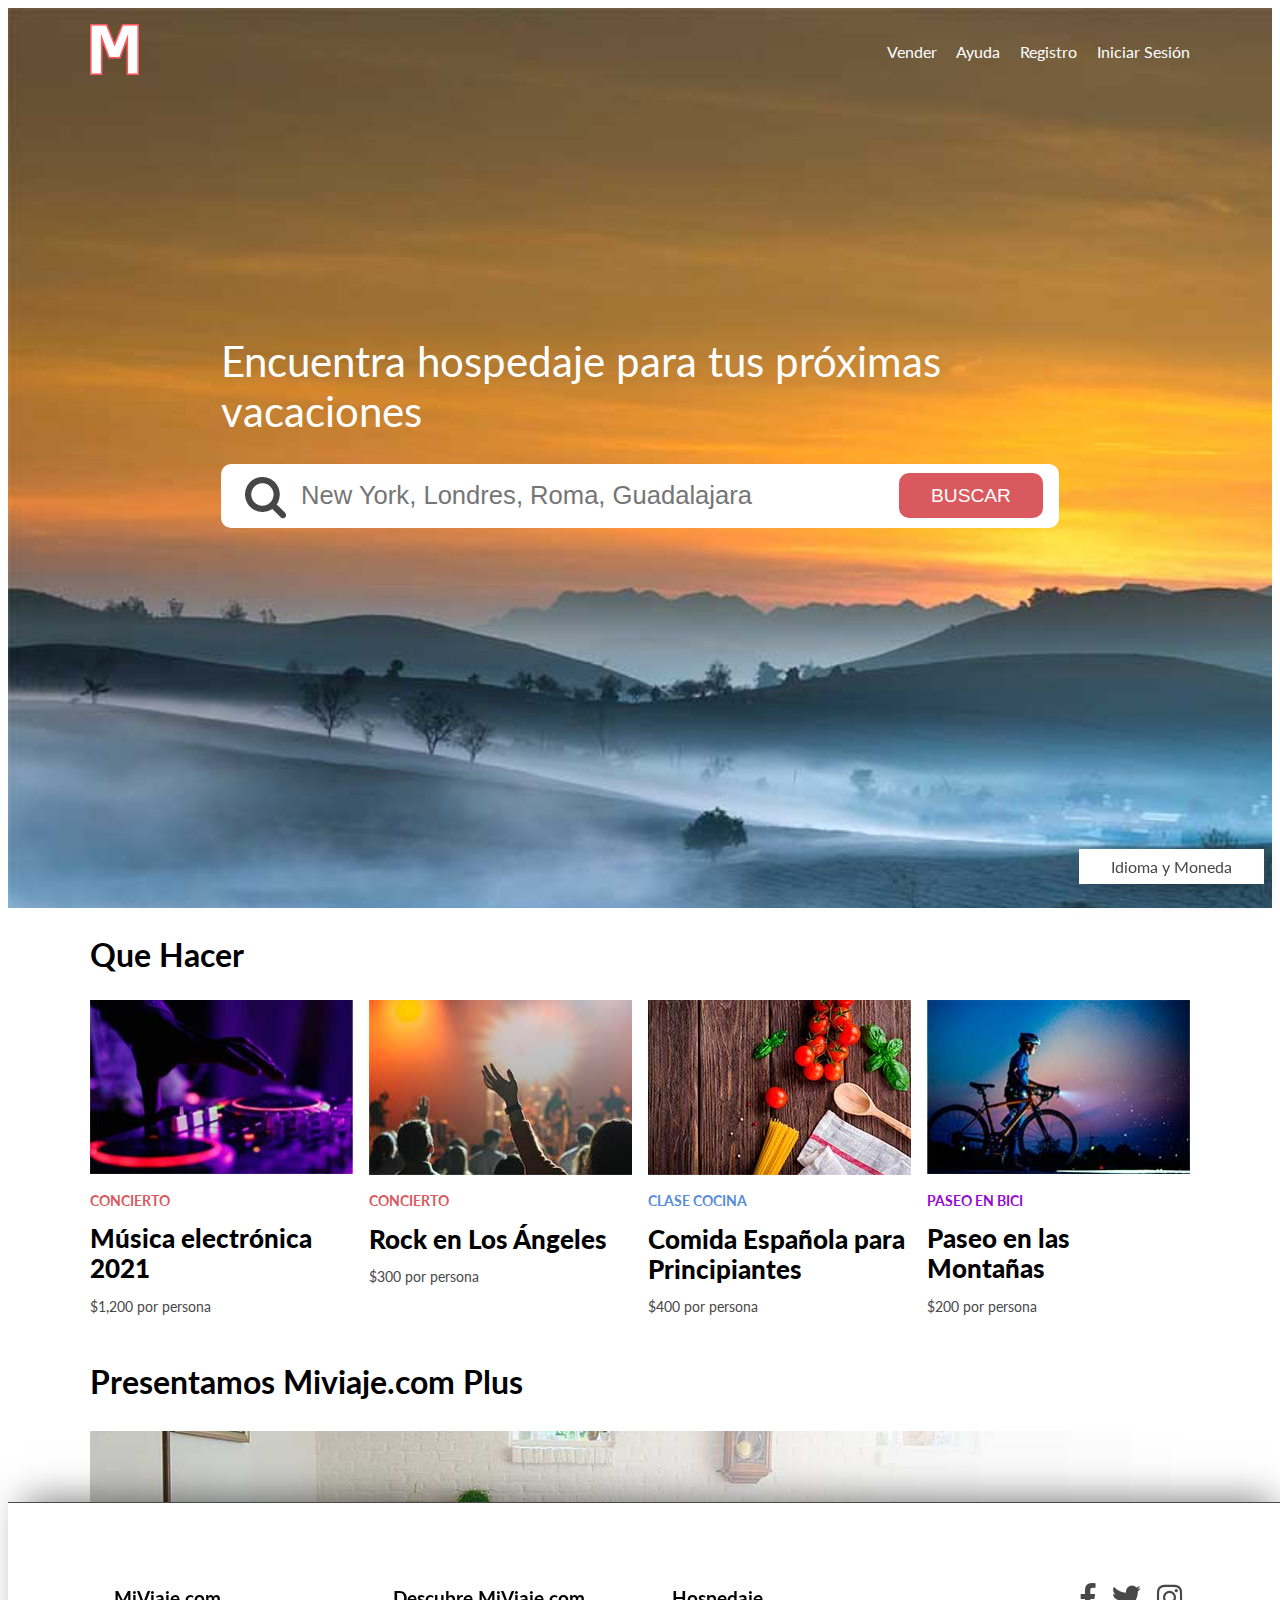
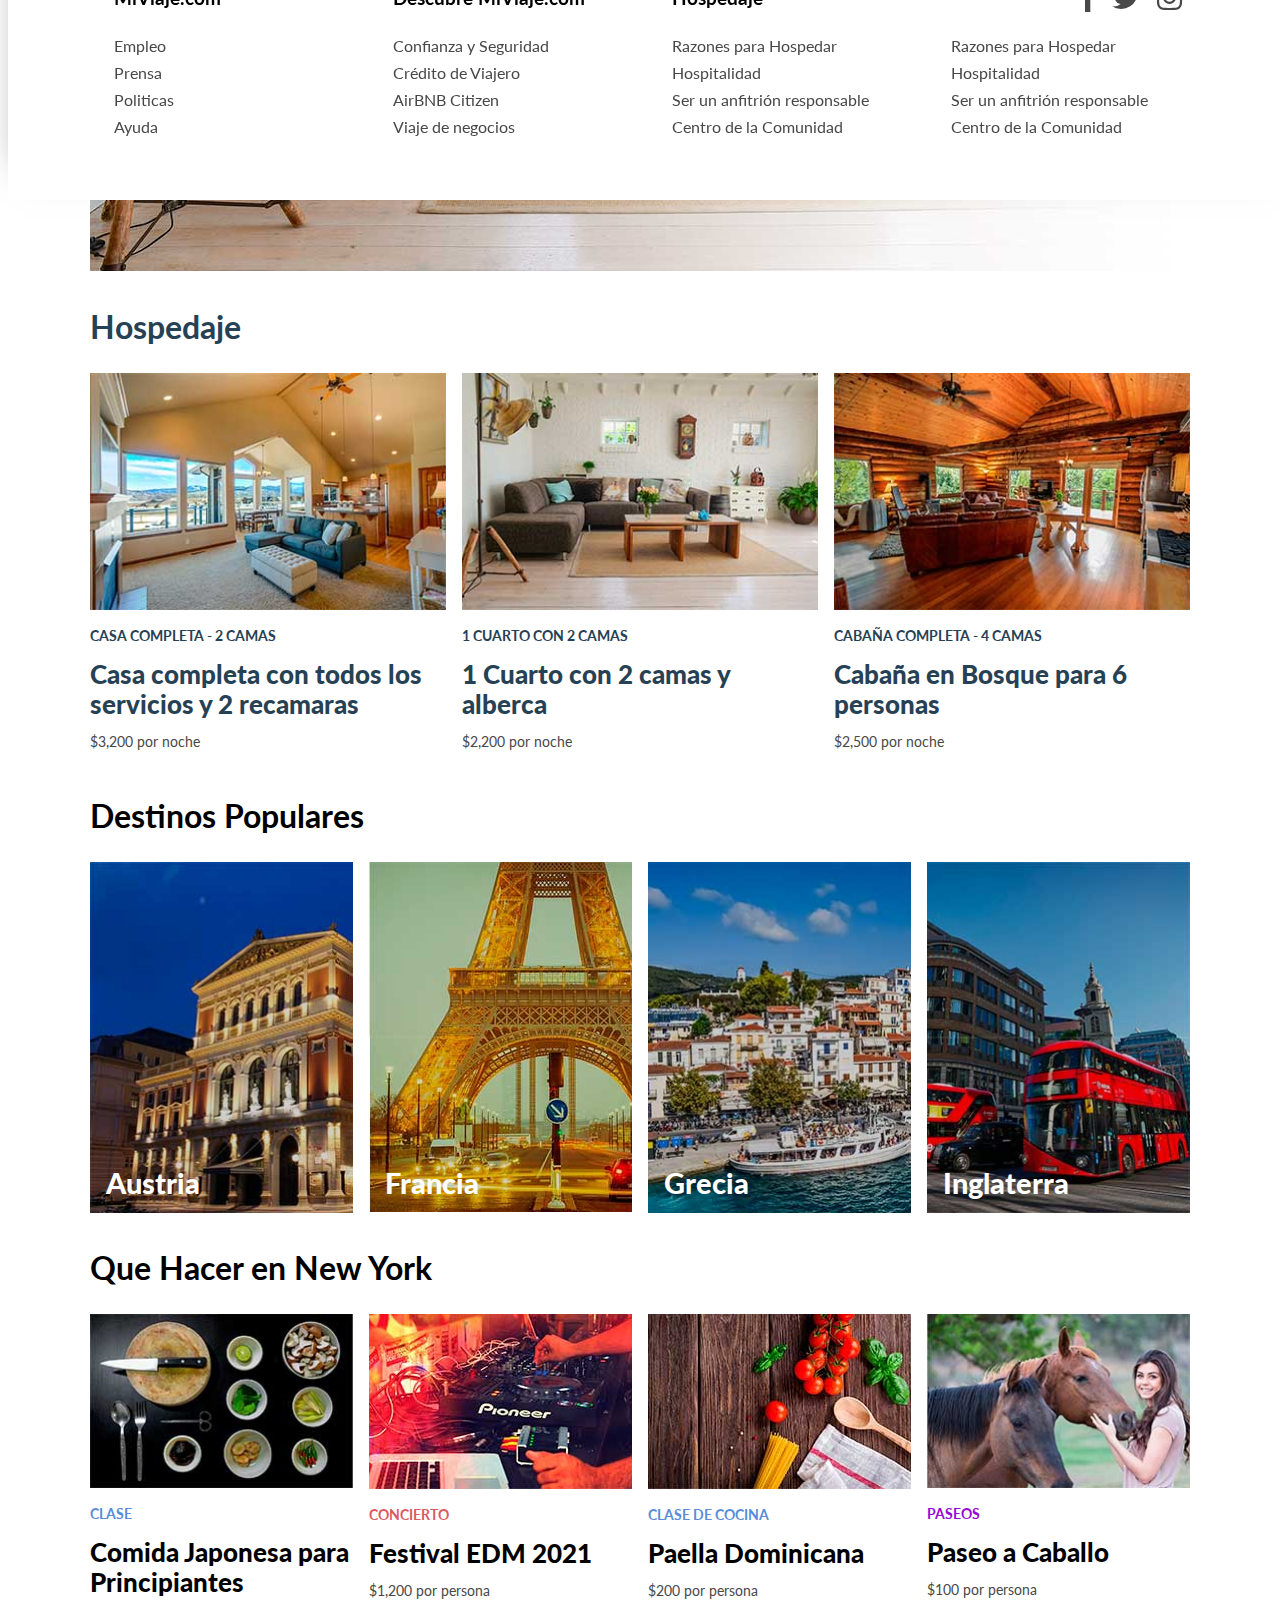
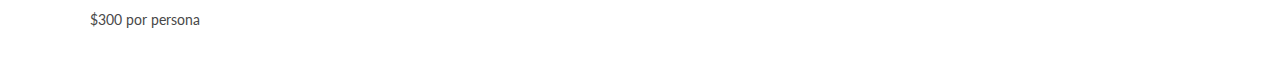
==== viaje.html @ 985b2dc0 "Notificacion Api terminado" ====
<!DOCTYPE html>
<html lang="en">
<head>
    <meta charset="UTF-8">
    <meta name="viewport" content="width=device-width, initial-scale=1.0">
    <meta http-equiv="X-UA-Compatible" content="ie=edge">
    <title>MiViaje.com</title>
    <link rel="stylesheet" href="https://necolas.github.io/normalize.css/8.0.0/normalize.css">
    <link href="https://fonts.googleapis.com/css?family=Lato:400,700,900" rel="stylesheet">
    <link rel="stylesheet" href="css/fontawesome-all.min.css">
    <link rel="stylesheet" href="css/styles.css">
</head>
<body>

    <div class="hero">
        <header class="header contenedor">
            <div class="logo">
                <img src="img/logo.png">
            </div>
            <nav class="navegacion">
                <a href="#">Vender</a>
                <a href="#">Ayuda</a>
                <a href="#">Registro</a>
                <a href="#">Iniciar Sesión</a>
            </nav>
        </header>

        <div class="contenido-hero contenedor">
            <h1 id="formulario">Encuentra <span> hospedaje  </span>para tus próximas vacaciones</h1>

            <form action="/buscador" method="POST" class="formulario formulario-buscar" id="formulario" >
                <input type="text" name="busqueda" class="busqueda" placeholder="New York, Londres, Roma, Guadalajara">
                <input type="submit" value="Buscar" id="btn-submit">
            </form>
        </div>
    </div> <!--.hero-->

    <main class="contenido contenedor">
        <section class="hacer">
            <h2>Que Hacer</h2>
            <div class="contenedor-cards">
                    <div class="card">
                        <img src="img/hacer1.jpg">
                        <div class="info">
                            <p class="categoria concierto">concierto</p>
                            <p class="titulo">Música electrónica 2021</p>
                            <p class="precio">$1,200 por persona</p>
                        </div>
                    </div> <!--.card-->
                    <div class="card">
                        <img src="img/hacer2.jpg">
                        <div class="info">
                            <p class="categoria concierto">concierto</p>
                            <p class="titulo">Rock en Los Ángeles</p>
                            <p class="precio">$300 por persona</p>
                        </div>
                    </div> <!--.card-->
                    <div class="card">
                        <img src="img/hacer3.jpg">
                        <div class="info">
                            <p class="categoria clase">Clase Cocina</p>
                            <p class="titulo">Comida Española para Principiantes</p>
                            <p class="precio">$400 por persona</p>
                        </div>
                    </div> <!--.card-->
                    <div class="card">
                        <img src="img/hacer4.jpg">
                        <div class="info">
                            <p class="categoria paseo">Paseo en Bici</p>
                            <p class="titulo">Paseo en las Montañas</p>
                            <p class="precio">$200 por persona</p>
                        </div>
                    </div> <!--.card-->
            </div> <!--.columnas4 cuadros-->
        </section>


        <section class="hacer">
            <h2 class="mi-viaje-plus">Presentamos Miviaje.com Plus</h2>
            <div class="contenedor-cards premium">
                <div class="info">
                    <h3>Una nueva sección de alojamientos de lujo</h3>
                    <a href="#" class="boton btn-mi-viaje">Explorar alojamientos </a>
                </div>
            </div> <!--.columnas4 cuadros-->
        </section>

        <section class="hospedaje">
            <h2>Hospedaje</h2>
            <div class="contenedor-cards">
                    <div class="card">
                        <img src="img/hospedaje1.jpg">
                        <div class="info">
                            <p class="categoria hospedaje">Casa completa - 2 camas</p>
                            <p class="titulo">Casa completa con todos los servicios y 2 recamaras</p>
                            <p class="precio">$3,200 por noche</p>
                        </div>
                    </div> <!--.card-->
                    <div class="card">
                        <img src="img/hospedaje2.jpg">
                        <div class="info">
                            <p class="categoria hospedaje">1 Cuarto con 2 camas</p>
                            <p class="titulo">1 Cuarto con 2 camas y alberca </p>
                            <p class="precio">$2,200 por noche</p>
                        </div>
                    </div> <!--.card-->
                    <div class="card">
                        <img src="img/hospedaje3.jpg">
                        <div class="info">
                            <p class="categoria hospedaje">Cabaña completa - 4 Camas</p>
                            <p class="titulo">Cabaña en Bosque para 6 personas</p>
                            <p class="precio">$2,500 por noche</p>
                        </div>
                    </div> <!--.card-->
            </div> <!--.columnas4 cuadros-->
        </section>

        <section class="destinos">
            <h2>Destinos Populares</h2>
            <div class="contenedor-cards">
                    <div class="card">
                        <img src="img/populares1.jpg">
                        <div class="info">
                            <p class="titulo">Austria</p>
                        </div>
                    </div> <!--.card-->
                    <div class="card">
                        <img src="img/populares2.jpg">
                        <div class="info">
                            <p class="titulo">Francia</p>
                        </div>
                    </div> <!--.card-->
                    <div class="card">
                        <img src="img/populares3.jpg">
                        <div class="info">
                            <p class="titulo">Grecia</p>
                        </div>
                    </div> <!--.card-->
                    <div class="card">
                        <img src="img/populares4.jpg">
                        <div class="info">
                            <p class="titulo">Inglaterra</p>
                        </div>
                    </div> <!--.card-->
            </div> <!--.columnas4 cuadros-->
        </section>

        <section class="hacer">
                <h2>Que Hacer en New York</h2>
                <div class="contenedor-cards">
                        <div class="card">
                            <img src="img/newyork1.jpg">
                            <div class="info">
                                <p class="categoria clase">Clase</p>
                                <p class="titulo">Comida Japonesa para Principiantes</p>
                                <p class="precio">$300 por persona</p>
                            </div>
                        </div> <!--.card-->
                        <div class="card">
                            <img src="img/newyork2.jpg">
                            <div class="info">
                                <p class="categoria concierto">concierto</p>
                                <p class="titulo">Festival EDM 2021</p>
                                <p class="precio">$1,200 por persona</p>
                            </div>
                        </div> <!--.card-->
                        <div class="card">
                            <img src="img/newyork3.jpg">
                            <div class="info">
                                <p class="categoria clase">Clase de Cocina</p>
                                <p class="titulo">Paella Dominicana</p>
                                <p class="precio">$200 por persona</p>
                            </div>
                        </div> <!--.card-->
                        <div class="card">
                            <img src="img/newyork4.jpg">
                            <div class="info">
                                <p class="categoria paseo">Paseos</p>
                                <p class="titulo">Paseo a Caballo</p>
                                <p class="precio">$100 por persona</p>
                            </div>
                        </div> <!--.card-->
                </div> <!--.columnas4 cuadros-->
            </section>

    </main>
    
   

    <footer id="footer" class="footer">
        <div class="contenedor">
                <div class="nav-footer">
                    <h3 class="titulo-footer">MiViaje.com</h3>
                    <nav class="menu">
                        <a href="#">Empleo</a>
                        <a href="#">Prensa</a>
                        <a href="#">Politicas</a>
                        <a href="#">Ayuda</a>
                    </nav>
                </div>

                <div class="nav-footer">
                    <h3 class="titulo-footer">Descubre MiViaje.com</h3>
                    <nav class="menu">
                        <a href="#">Confianza y Seguridad</a>
                        <a href="#">Crédito de Viajero</a>
                        <a href="#">AirBNB Citizen</a>
                        <a href="#">Viaje de negocios</a>
                    </nav>
                </div>

                <div class="nav-footer">
                    <h3 class="titulo-footer">Hospedaje</h3>
                    <nav class="menu">
                        <a href="#">Razones para Hospedar</a>
                        <a href="#">Hospitalidad</a>
                        <a href="#">Ser un anfitrión responsable</a>
                        <a href="#">Centro de la Comunidad</a>
                    </nav>
                </div>

                <div class="nav-footer">
                    <nav class="sociales">
                        <ul>
                            <li><a href="http://facebook.com" target="_blank"><span>Facebook</span></a></li>
                            <li><a href="http://twitter.com" target="_blank"><span>Twitter</span></a></li>
                            <li><a href="http://instagram.com" target="_blank"><span>Instagram</span></a></li>
                        </ul>
                    </nav>
                    <nav class="menu">
                        <a href="#">Razones para Hospedar</a>
                        <a href="#">Hospitalidad</a>
                        <a href="#">Ser un anfitrión responsable</a>
                        <a href="#">Centro de la Comunidad</a>
                    </nav>
                </div>
        </div>
    </footer>
    <a href="#footer" class="btn-flotante">Idioma y Moneda</a>

    <script src="js/02-app.js"></script>
</body>
</html>
---- css/styles.css ----
:root {
    --fuente-principal:  'Lato', sans-serif; 
    --primario: #da595e;
    --obscuro: #484848;
    --claro: #ffffff;
}

html {
    box-sizing: border-box;
}
body {
    font-family: var(--fuente-principal);
}

h1 {
    font-weight: 400;
    font-size: 2rem;
}
@media (min-width:768px) {
    h1 {
        font-size: 2.6rem;
    }
}


h2 {
    font-size: 2rem;
}
h3 {
    font-size: 1.8rem;
}
img {
    max-width: 100%;
}

/** Colores **/
.hospedaje {
    color: #274154;
}

.concierto {
    color: #da595e;
}
.clase {
    color: #598dda;
}
.paseo {
    color: #940ad4;
}

/* Interfaz **/

.btn-flotante {
    position: fixed;
    bottom: 1rem;
    right: 1rem;
    padding: .5rem 2rem;
    background-color: var(--claro);
    -webkit-box-shadow: 0px 6px 32px -10px rgba(0,0,0,0.75);
    -moz-box-shadow: 0px 6px 32px -10px rgba(0,0,0,0.75);
    box-shadow: 0px 6px 32px -10px rgba(0,0,0,0.75);
    color: var(--obscuro);
    text-decoration: none;
}
.btn-flotante.activo {
    background-color: var(--primario);
    color: var(--claro);
}

/** Header */
.hero {
    height: 100vh;
    background-image: url(../img/arriba.jpg);
    display: grid;
    grid-template-rows: 1fr 2fr;
    background-position: 0 0;
    background-size: 150% 150%;
    transition: background-position .3s ease;
}
.header {
    align-self: start;
    width: 100%;
    padding-top: 1rem;
    display: flex;
    justify-content: space-between;
    align-items: center;
}
.navegacion a{
    color: var(--claro);
    text-decoration: none;
    margin-right: 1rem;
}
.navegacion a:last-of-type {
    margin-right: 0;
}

.contenedor {
    max-width: 1100px;
    margin: 0 auto;
}

.contenido-hero {
    display: grid;
    grid-template-columns: 5% auto 5%;
    grid-template-rows: max-content auto;
}
.contenido-hero h1{
    grid-column: 2 / 3;
    color: white;
    grid-row: 1 / 2;
}

.contenido-hero form {
    grid-column: 2 / 3;
    grid-row: 2 / 3;
    position: relative;
    display: flex;
    height: 4rem;
}
.contenido-hero form input[type="text"] {
    flex:1;
    border-radius: 10px;
    border:none;
    background-image: url(../img/lupa.png);
    background-repeat: no-repeat;
    background-position:  calc(1% + 1rem) calc(1% + .8rem);
    padding-left: 5rem;
    font-size: 1.6rem;
}
.contenido-hero form input[type="submit"] {
    position: absolute;
    right: 1rem;
    top: .6rem;
    background-color: var(--primario);
    border:none;
    padding: .7rem 2rem;
    font-size: 1.2rem;
    color: var(--claro);
    text-transform: uppercase;
    border-radius: 10px;
}
.contenido-hero form input[type="submit"]:hover {
    cursor: pointer;
}

/** Contenido Principal**/

main > section {
    margin-bottom: 2rem;
}

.contenedor-cards {
    display: grid;
    grid-gap: 1rem;
    grid-template-columns: repeat(auto-fit, minmax(250px, 1fr) );
}

.card img {
    width: 100%;
}


.info .categoria {
    text-transform: uppercase;
    font-size: .9rem;
    font-weight: 700;
}
.info .titulo {
    font-size: 1.6rem;
    font-weight: 900;
    margin: 0;
}
.info .precio {
    color: var(--obscuro);
    font-size: .9rem;
}
/** Premium **/
.premium {
    background-image: url(../img/hospedaje-pro.jpg);
    background-position: center right;
    background-repeat: no-repeat;
    height: 28rem;
    grid-template-columns: unset;
}
@media (min-width:768px) {
    .premium {
        grid-template-columns: auto 30%;
    }
}

.premium .info {
    grid-column: 1 / 2;
    display: flex;
    flex-direction: column;
    justify-content: center;
    padding: 1rem;
}
.premium .info h2 {
    margin-bottom: 2rem;
    text-align: center;
}
@media (min-width:768px) { 
    .premium .info {
        grid-column: 2 / 3;
    }    
    .premium .info h2 {
        text-align: right;
    }
}

.boton {
    background-color: var(--claro);
    display: block;
    text-align: center;
    padding: 1rem;
    border-radius: 10px;
    color: var(--obscuro);
    font-size: 1.2rem;
    text-decoration: none;
    font-weight: 400;
    -webkit-box-shadow: 0px 14px 43px -21px rgba(0,0,0,1);
    -moz-box-shadow: 0px 14px 43px -21px rgba(0,0,0,1);
    box-shadow: 0px 14px 43px -21px rgba(0,0,0,1);
    transition: all .3s ease-in-out;
}
.boton:hover {
    background-color: var(--primario);
    color: var(--claro);
}


/** Populares **/
.destinos .contenedor-cards {
    grid-template-columns: repeat(auto-fit, minmax(200px, 1fr) );
}
.destinos .card {
    position: relative;
}
.destinos .info {
    position: absolute;
    bottom: 1rem;
    left: 1rem;
    color: var(--claro);
}
.destinos .info .titulo {
    font-size: 1.8rem;
}
/** Footer */
.footer {
    background-color: var(--claro);
    border-top: 1px solid var(--obscuro);
    padding-top: 3rem;
    position: fixed;
    bottom:-100%;
    transition: all 0.25s ease-in;
    width: 100%;
    -webkit-box-shadow: 0px -18px 36px -16px rgba(0,0,0,0.52);
    -moz-box-shadow: 0px -18px 36px -16px rgba(0,0,0,0.52);
    box-shadow: 0px -18px 36px -16px rgba(0,0,0,0.52);
    padding: 3rem 0;
}
.footer.activo {
    bottom: 0;
}
.footer .contenedor {
    display: grid;
    grid-template-columns: repeat(auto-fit, minmax(200px, 1fr) );
    grid-gap: 1rem;
}
.footer .nav-footer {
    padding: 1rem;
}
.footer .nav-footer h3 {
    font-size: 1.2rem;
}
.footer .menu a{
    color: var(--obscuro);
    text-decoration: none;
    display: block;
    padding-top: .5rem;
}



/** Redes Socialaes**/

.sociales ul {
    display: flex;
    flex-wrap: wrap;
    justify-content: flex-start;
    justify-content: flex-end;
    /* justify-content: center;
    justify-content: space-around; */
    /* justify-content: space-between; */
    flex:1 0 auto;
    list-style: none;
}
.sociales ul li {
    margin-right: 1rem;
}
.sociales ul li:last-of-type {
    margin-right: 0;
}
.sociales ul li a {
    text-decoration: none;
}
.sociales ul li a:before {
    font-family: "Font Awesome 5 Brands";
    color: var(--obscuro);
    font-size: 1.8rem;
}
.sociales ul li a[href*='facebook.com']::before {
    content: "\f39e";
}

.sociales ul li a[href*='twitter.com']::before {
    content: "\f099";
}
.sociales ul li a[href*='youtube.com']::before {
    content: "\f431";
}
.sociales ul li a[href*='instagram.com']::before {
    content: "\f16d";
}
.sociales ul li a[href*='pinterest.com']::before {
    content: "\f231 ";
}
.sociales ul li span{
    display: none;
}
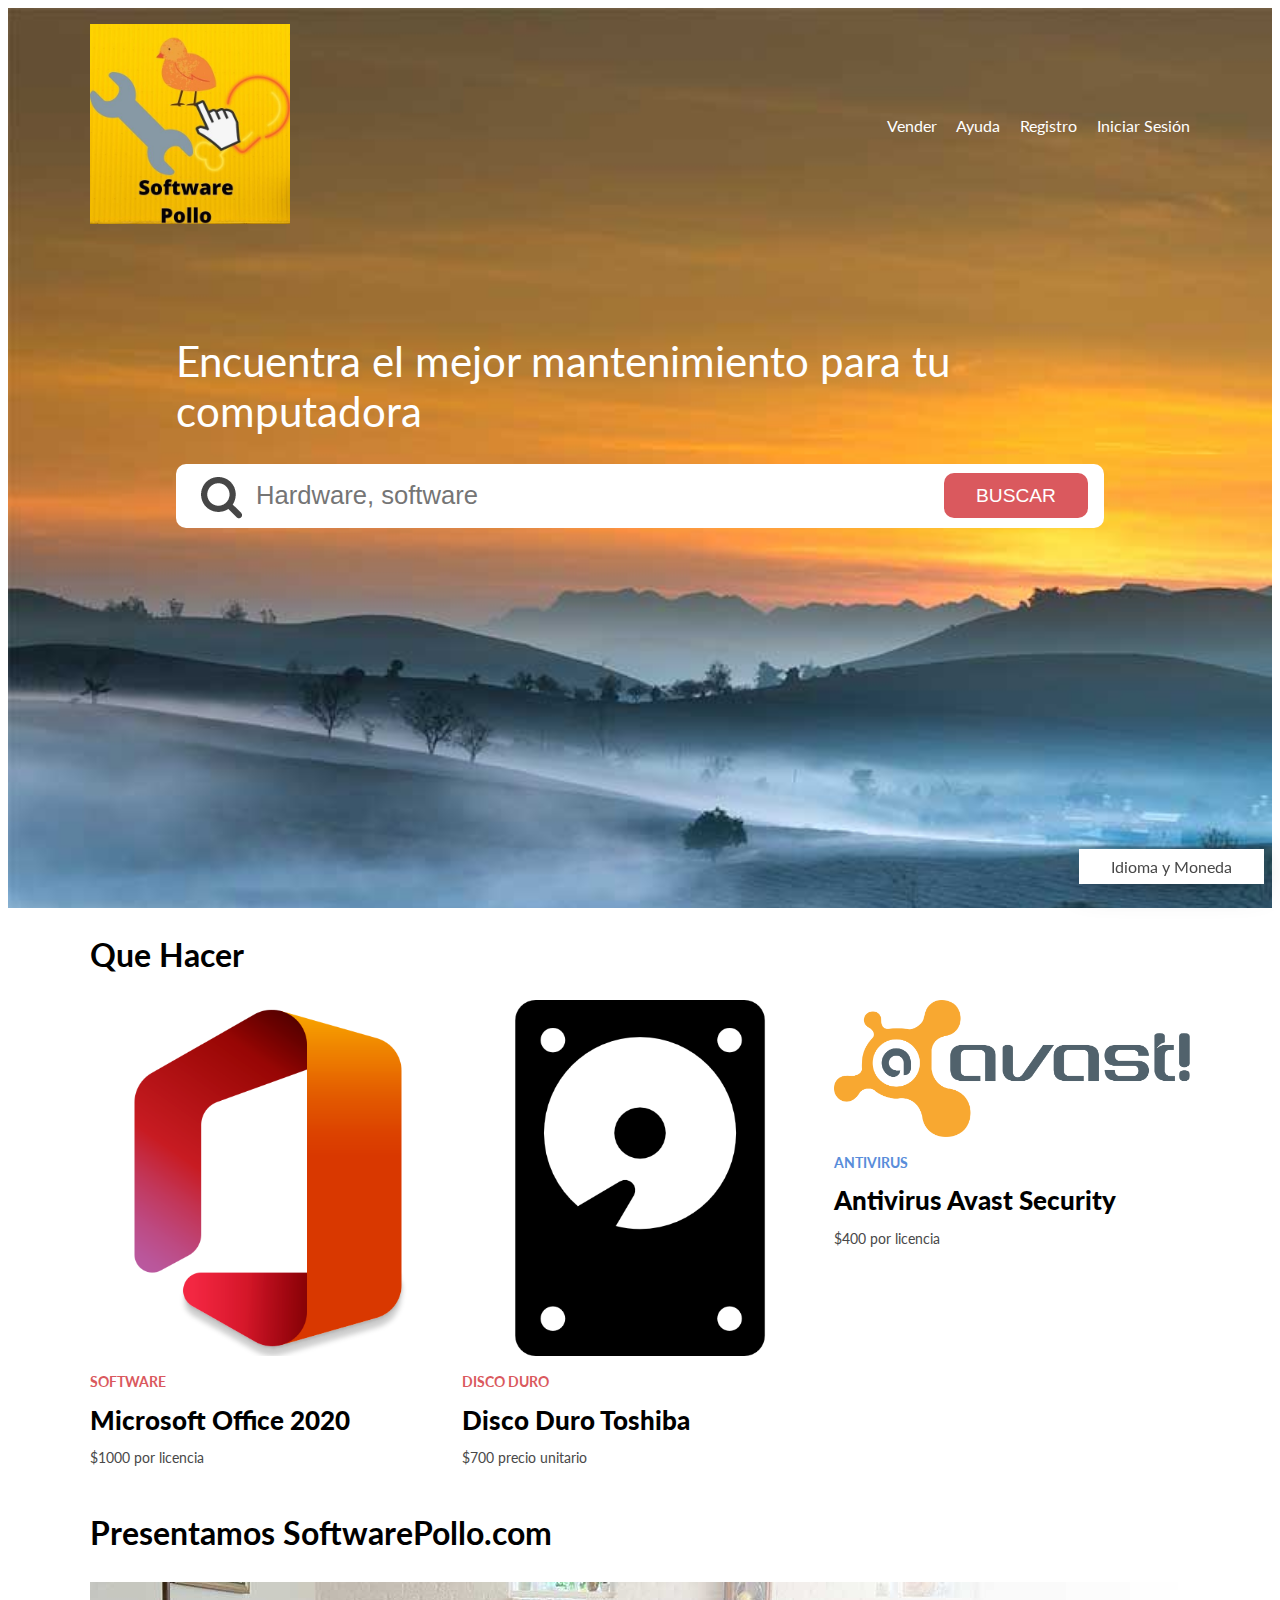
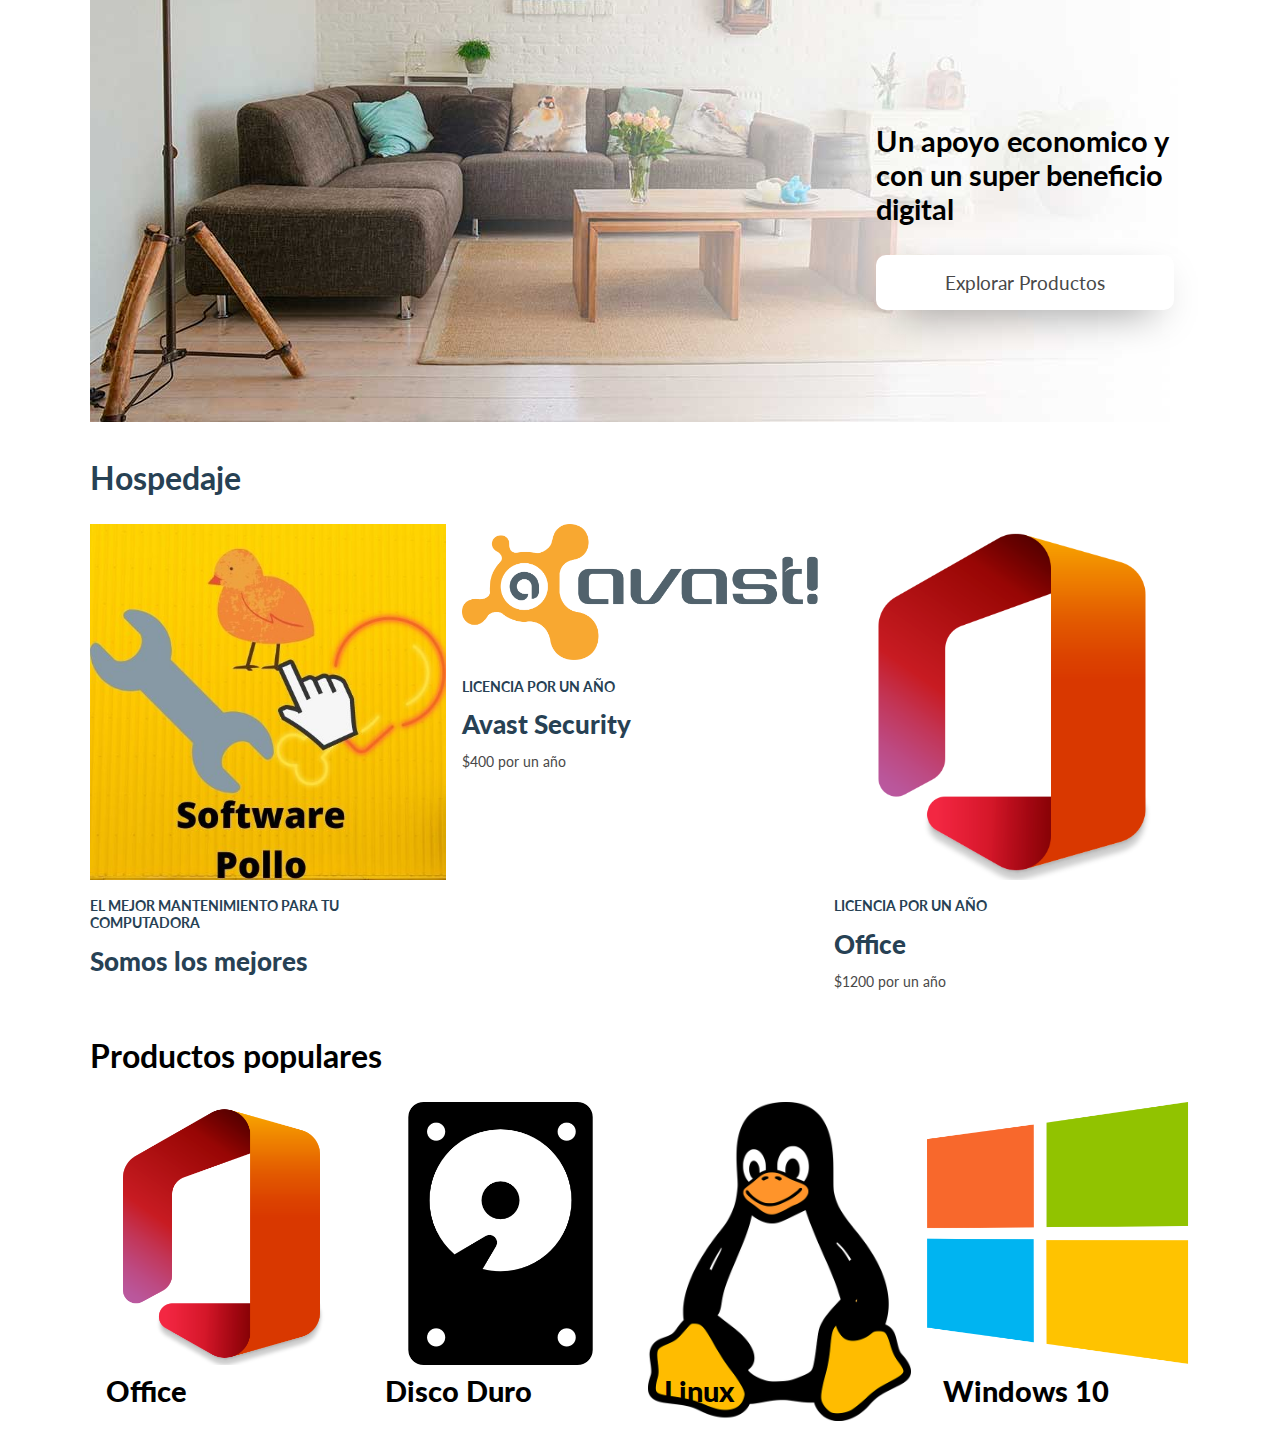
==== commit 7f6c5a8c: "final" ====
--- a/viaje.html
+++ b/viaje.html
@@ -4,7 +4,7 @@
     <meta charset="UTF-8">
     <meta name="viewport" content="width=device-width, initial-scale=1.0">
     <meta http-equiv="X-UA-Compatible" content="ie=edge">
-    <title>MiViaje.com</title>
+    <title>PolloSoftware.com</title>
     <link rel="stylesheet" href="https://necolas.github.io/normalize.css/8.0.0/normalize.css">
     <link href="https://fonts.googleapis.com/css?family=Lato:400,700,900" rel="stylesheet">
     <link rel="stylesheet" href="css/fontawesome-all.min.css">
@@ -15,7 +15,7 @@
     <div class="hero">
         <header class="header contenedor">
             <div class="logo">
-                <img src="img/logo.png">
+                <img src="img/pollo.jpg" class="pollo" >
             </div>
             <nav class="navegacion">
                 <a href="#">Vender</a>
@@ -26,10 +26,10 @@
         </header>
 
         <div class="contenido-hero contenedor">
-            <h1 id="formulario">Encuentra <span> hospedaje  </span>para tus próximas vacaciones</h1>
+            <h1 id="formulario">Encuentra <span> el mejor mantenimiento </span>para tu computadora</h1>
 
             <form action="/buscador" method="POST" class="formulario formulario-buscar" id="formulario" >
-                <input type="text" name="busqueda" class="busqueda" placeholder="New York, Londres, Roma, Guadalajara">
+                <input type="text" name="busqueda" class="busqueda" placeholder="Hardware, software">
                 <input type="submit" value="Buscar" id="btn-submit">
             </form>
         </div>
@@ -40,47 +40,41 @@
             <h2>Que Hacer</h2>
             <div class="contenedor-cards">
                     <div class="card">
-                        <img src="img/hacer1.jpg">
+                        <img src="img/office.png">
                         <div class="info">
-                            <p class="categoria concierto">concierto</p>
-                            <p class="titulo">Música electrónica 2021</p>
-                            <p class="precio">$1,200 por persona</p>
+                            <p class="categoria concierto">Software</p>
+                            <p class="titulo">Microsoft Office 2020</p>
+                            <p class="precio">$1000 por licencia</p>
                         </div>
                     </div> <!--.card-->
                     <div class="card">
-                        <img src="img/hacer2.jpg">
+                        <img src="img/disco.png">
                         <div class="info">
-                            <p class="categoria concierto">concierto</p>
-                            <p class="titulo">Rock en Los Ángeles</p>
-                            <p class="precio">$300 por persona</p>
+                            <p class="categoria concierto">Disco Duro</p>
+                            <p class="titulo">Disco Duro Toshiba </p>
+                            <p class="precio">$700 precio unitario</p>
                         </div>
                     </div> <!--.card-->
                     <div class="card">
-                        <img src="img/hacer3.jpg">
+                        <img src="img/avast.png">
                         <div class="info">
-                            <p class="categoria clase">Clase Cocina</p>
-                            <p class="titulo">Comida Española para Principiantes</p>
-                            <p class="precio">$400 por persona</p>
+                            <p class="categoria clase">Antivirus</p>
+                            <p class="titulo">Antivirus Avast Security</p>
+                            <p class="precio">$400 por licencia</p>
                         </div>
                     </div> <!--.card-->
-                    <div class="card">
-                        <img src="img/hacer4.jpg">
-                        <div class="info">
-                            <p class="categoria paseo">Paseo en Bici</p>
-                            <p class="titulo">Paseo en las Montañas</p>
-                            <p class="precio">$200 por persona</p>
-                        </div>
+                    
                     </div> <!--.card-->
             </div> <!--.columnas4 cuadros-->
         </section>
 
 
         <section class="hacer">
-            <h2 class="mi-viaje-plus">Presentamos Miviaje.com Plus</h2>
+            <h2 class="mi-viaje-plus">Presentamos SoftwarePollo.com</h2>
             <div class="contenedor-cards premium">
                 <div class="info">
-                    <h3>Una nueva sección de alojamientos de lujo</h3>
-                    <a href="#" class="boton btn-mi-viaje">Explorar alojamientos </a>
+                    <h3>Un apoyo economico y con un super beneficio digital</h3>
+                    <a href="#" class="boton btn-mi-viaje">Explorar Productos </a>
                 </div>
             </div> <!--.columnas4 cuadros-->
         </section>
@@ -89,152 +83,62 @@
             <h2>Hospedaje</h2>
             <div class="contenedor-cards">
                     <div class="card">
-                        <img src="img/hospedaje1.jpg">
+                        <img src="img/pollo.jpg">
                         <div class="info">
-                            <p class="categoria hospedaje">Casa completa - 2 camas</p>
-                            <p class="titulo">Casa completa con todos los servicios y 2 recamaras</p>
-                            <p class="precio">$3,200 por noche</p>
+                            <p class="categoria hospedaje">El mejor mantenimiento para tu computadora</p>
+                            <p class="titulo">Somos los mejores</p>
+                           
                         </div>
                     </div> <!--.card-->
                     <div class="card">
-                        <img src="img/hospedaje2.jpg">
+                        <img src="img/avast.png">
                         <div class="info">
-                            <p class="categoria hospedaje">1 Cuarto con 2 camas</p>
-                            <p class="titulo">1 Cuarto con 2 camas y alberca </p>
-                            <p class="precio">$2,200 por noche</p>
+                            <p class="categoria hospedaje">Licencia por un año</p>
+                            <p class="titulo">Avast Security </p>
+                            <p class="precio">$400 por un año</p>
                         </div>
                     </div> <!--.card-->
                     <div class="card">
-                        <img src="img/hospedaje3.jpg">
+                        <img src="img/office.png">
                         <div class="info">
-                            <p class="categoria hospedaje">Cabaña completa - 4 Camas</p>
-                            <p class="titulo">Cabaña en Bosque para 6 personas</p>
-                            <p class="precio">$2,500 por noche</p>
+                            <p class="categoria hospedaje">Licencia por un año</p>
+                            <p class="titulo">Office </p>
+                            <p class="precio">$1200 por un año</p>
                         </div>
                     </div> <!--.card-->
             </div> <!--.columnas4 cuadros-->
         </section>
 
         <section class="destinos">
-            <h2>Destinos Populares</h2>
+            <h2>Productos populares</h2>
             <div class="contenedor-cards">
                     <div class="card">
-                        <img src="img/populares1.jpg">
+                        <img src="img/office.png">
                         <div class="info">
-                            <p class="titulo">Austria</p>
+                            <p class="titulo">Office</p>
                         </div>
                     </div> <!--.card-->
                     <div class="card">
-                        <img src="img/populares2.jpg">
+                        <img src="img/disco.png">
                         <div class="info">
-                            <p class="titulo">Francia</p>
+                            <p class="titulo">Disco Duro</p>
                         </div>
                     </div> <!--.card-->
                     <div class="card">
-                        <img src="img/populares3.jpg">
+                        <img src="img/linux_PNG1.png">
                         <div class="info">
-                            <p class="titulo">Grecia</p>
+                            <p class="titulo">Linux</p>
                         </div>
                     </div> <!--.card-->
                     <div class="card">
-                        <img src="img/populares4.jpg">
+                        <img src="img/windows_logos_PNG25.png">
                         <div class="info">
-                            <p class="titulo">Inglaterra</p>
+                            <p class="titulo">Windows 10</p>
                         </div>
                     </div> <!--.card-->
             </div> <!--.columnas4 cuadros-->
         </section>
 
-        <section class="hacer">
-                <h2>Que Hacer en New York</h2>
-                <div class="contenedor-cards">
-                        <div class="card">
-                            <img src="img/newyork1.jpg">
-                            <div class="info">
-                                <p class="categoria clase">Clase</p>
-                                <p class="titulo">Comida Japonesa para Principiantes</p>
-                                <p class="precio">$300 por persona</p>
-                            </div>
-                        </div> <!--.card-->
-                        <div class="card">
-                            <img src="img/newyork2.jpg">
-                            <div class="info">
-                                <p class="categoria concierto">concierto</p>
-                                <p class="titulo">Festival EDM 2021</p>
-                                <p class="precio">$1,200 por persona</p>
-                            </div>
-                        </div> <!--.card-->
-                        <div class="card">
-                            <img src="img/newyork3.jpg">
-                            <div class="info">
-                                <p class="categoria clase">Clase de Cocina</p>
-                                <p class="titulo">Paella Dominicana</p>
-                                <p class="precio">$200 por persona</p>
-                            </div>
-                        </div> <!--.card-->
-                        <div class="card">
-                            <img src="img/newyork4.jpg">
-                            <div class="info">
-                                <p class="categoria paseo">Paseos</p>
-                                <p class="titulo">Paseo a Caballo</p>
-                                <p class="precio">$100 por persona</p>
-                            </div>
-                        </div> <!--.card-->
-                </div> <!--.columnas4 cuadros-->
-            </section>
-
-    </main>
-    
-   
-
-    <footer id="footer" class="footer">
-        <div class="contenedor">
-                <div class="nav-footer">
-                    <h3 class="titulo-footer">MiViaje.com</h3>
-                    <nav class="menu">
-                        <a href="#">Empleo</a>
-                        <a href="#">Prensa</a>
-                        <a href="#">Politicas</a>
-                        <a href="#">Ayuda</a>
-                    </nav>
-                </div>
-
-                <div class="nav-footer">
-                    <h3 class="titulo-footer">Descubre MiViaje.com</h3>
-                    <nav class="menu">
-                        <a href="#">Confianza y Seguridad</a>
-                        <a href="#">Crédito de Viajero</a>
-                        <a href="#">AirBNB Citizen</a>
-                        <a href="#">Viaje de negocios</a>
-                    </nav>
-                </div>
-
-                <div class="nav-footer">
-                    <h3 class="titulo-footer">Hospedaje</h3>
-                    <nav class="menu">
-                        <a href="#">Razones para Hospedar</a>
-                        <a href="#">Hospitalidad</a>
-                        <a href="#">Ser un anfitrión responsable</a>
-                        <a href="#">Centro de la Comunidad</a>
-                    </nav>
-                </div>
-
-                <div class="nav-footer">
-                    <nav class="sociales">
-                        <ul>
-                            <li><a href="http://facebook.com" target="_blank"><span>Facebook</span></a></li>
-                            <li><a href="http://twitter.com" target="_blank"><span>Twitter</span></a></li>
-                            <li><a href="http://instagram.com" target="_blank"><span>Instagram</span></a></li>
-                        </ul>
-                    </nav>
-                    <nav class="menu">
-                        <a href="#">Razones para Hospedar</a>
-                        <a href="#">Hospitalidad</a>
-                        <a href="#">Ser un anfitrión responsable</a>
-                        <a href="#">Centro de la Comunidad</a>
-                    </nav>
-                </div>
-        </div>
     </footer>
     <a href="#footer" class="btn-flotante">Idioma y Moneda</a>
 
--- a/css/styles.css
+++ b/css/styles.css
@@ -85,6 +85,11 @@
     justify-content: space-between;
     align-items: center;
 }
+
+.header .logo .pollo
+{
+    max-width: 200px;
+}
 .navegacion a{
     color: var(--claro);
     text-decoration: none;
@@ -235,6 +240,7 @@
 }
 .destinos .card {
     position: relative;
+    
 }
 .destinos .info {
     position: absolute;
@@ -244,6 +250,7 @@
 }
 .destinos .info .titulo {
     font-size: 1.8rem;
+    color: black;
 }
 /** Footer */
 .footer {
